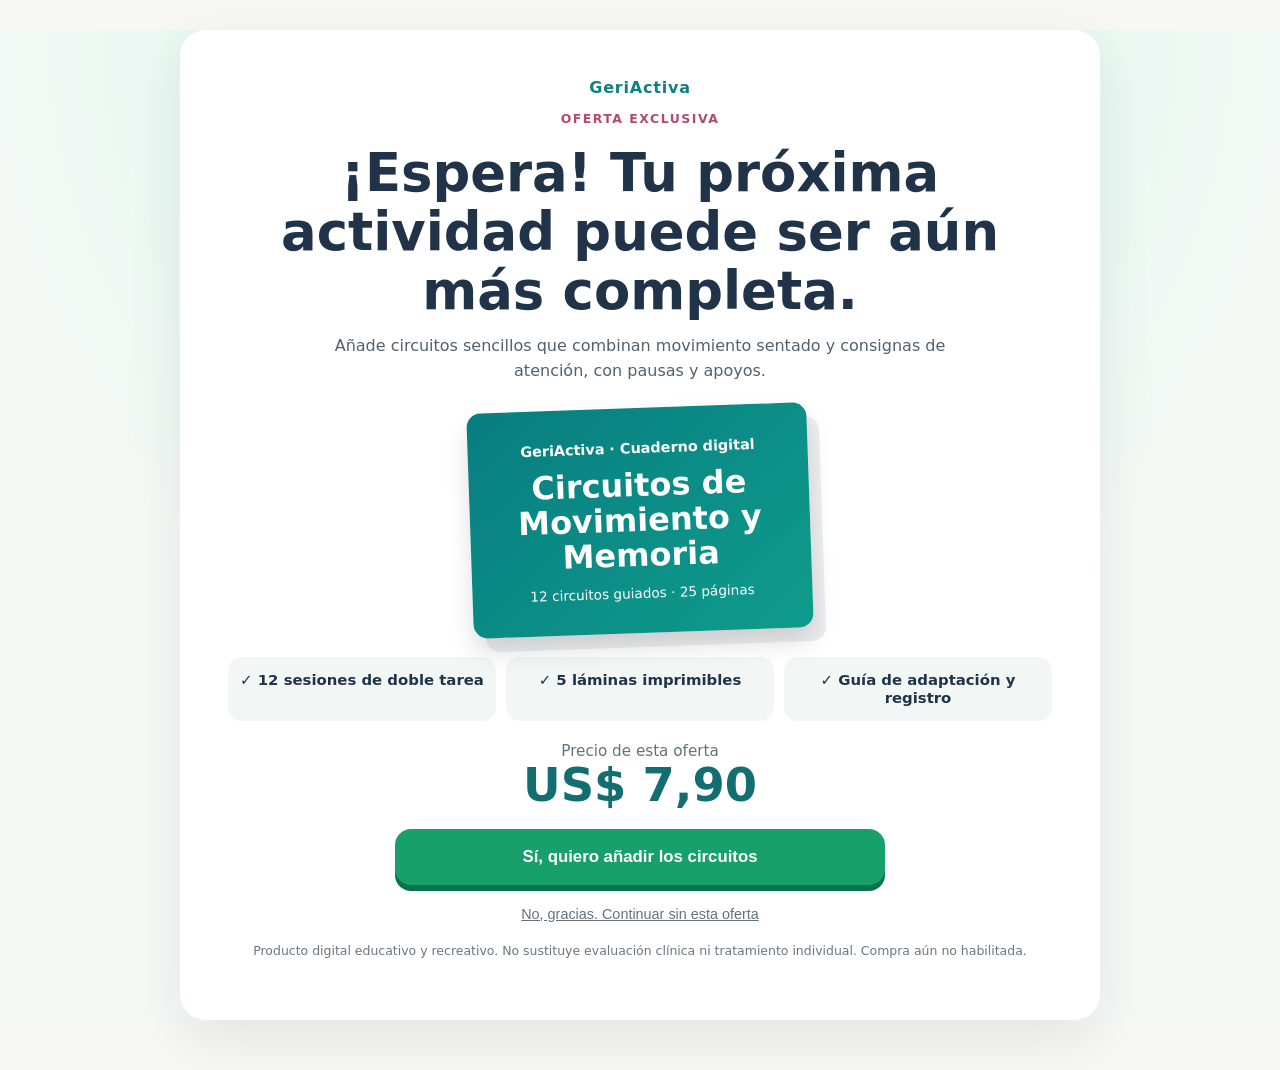
==== upsell-1.html @ c2d72480 "initial version up1" ====
<!doctype html>
<html lang="es">

<head>
    <meta charset="utf-8">
    <meta name="viewport" content="width=device-width,initial-scale=1">
    <meta name="theme-color" content="#087d80">
    <meta name="description" content="Circuitos de Movimiento y Memoria — complemento digital GeriActiva.">
    <title>Circuitos de Movimiento y Memoria | GeriActiva</title>
    <link rel="stylesheet" href="assets/css/ofertas.css">
</head>

<body class="theme-one">
    <main>
        <article class="panel">
            <div class="brand">GeriActiva</div>
            <p class="eyebrow">Oferta exclusiva</p>
            <h1>¡Espera! Tu próxima actividad puede ser aún más completa.</h1>
            <p class="intro">Añade circuitos sencillos que combinan movimiento sentado y consignas de atención, con
                pausas y apoyos.</p>
            <div class="product" role="img"
                aria-label="Representación gráfica del cuaderno Circuitos de Movimiento y Memoria"><span
                    class="logo">GeriActiva · Cuaderno digital</span><strong>Circuitos de Movimiento y
                    Memoria</strong><small>12 circuitos guiados · 25 páginas</small></div>
            <ul class="benefits">
                <li>✓ 12 sesiones de doble tarea</li>
                <li>✓ 5 láminas imprimibles</li>
                <li>✓ Guía de adaptación y registro</li>
            </ul>
            <div class="price"><small>Precio de esta oferta</small>US$ 7,90</div><button class="cta"
                id="accept-upsell-1" type="button" data-action="accept">Sí, quiero añadir los circuitos</button><button
                class="decline" id="reject-upsell-1" type="button" data-action="reject">No, gracias. Continuar sin esta
                oferta</button>
            <p id="status" class="status" aria-live="polite"></p>
            <p class="note">Producto digital educativo y recreativo. No sustituye evaluación clínica ni tratamiento
                individual. Compra aún no habilitada.</p>
        </article>
    </main>
    <script defer src="assets/js/ofertas.js"></script>
</body>

</html>
---- assets/css/ofertas.css ----
:root{font-family:system-ui,-apple-system,Segoe UI,sans-serif;color:#203348;background:#f7f7f4}*{box-sizing:border-box}body{margin:0;min-height:100vh}main{width:min(100% - 32px,920px);margin:30px auto 50px}.panel{background:#fff;border-radius:26px;padding:clamp(22px,5vw,48px);box-shadow:0 18px 55px #15263816;text-align:center}.brand{font-weight:900;letter-spacing:.05em;color:#117e82}.eyebrow{font-weight:800;text-transform:uppercase;font-size:.78rem;letter-spacing:.12em;color:#b44970}h1{font-size:clamp(1.9rem,5vw,3.3rem);line-height:1.12;margin:14px auto;max-width:760px}p{line-height:1.55;color:#52616c}.intro{max-width:650px;margin:0 auto 22px}.product{position:relative;margin:24px auto;width:min(100%,340px);min-height:225px;border-radius:14px;display:flex;flex-direction:column;align-items:center;justify-content:center;gap:12px;padding:25px;transform:rotate(-2deg);box-shadow:12px 14px 0 #21374916,0 14px 25px #0002;background:linear-gradient(140deg,var(--cover),var(--cover2));color:white}.product .logo{font-size:.9rem;font-weight:800}.product strong{font-size:clamp(1.45rem,4vw,2rem);line-height:1.1}.product small{font-size:.85rem}.benefits{display:grid;grid-template-columns:repeat(3,1fr);gap:10px;list-style:none;padding:0;margin:22px 0}.benefits li{background:#f2f7f6;border-radius:14px;padding:14px 10px;font-size:.93rem;font-weight:650}.price{font-size:2.9rem;font-weight:900;color:#126e70;line-height:1.1;margin:12px 0 18px}.price small{font-size:.95rem;display:block;font-weight:500;color:#61727b}.cta{display:block;width:min(100%,490px);margin:12px auto 0;padding:18px 20px;border:0;border-radius:16px;background:#18a06c;color:#fff;font-size:1.05rem;font-weight:850;cursor:pointer;text-decoration:none;box-shadow:0 6px 0 #08734b}.cta:focus-visible,.decline:focus-visible{outline:3px solid #f7b12c;outline-offset:4px}.cta:hover{filter:brightness(1.05)}.cta:disabled{opacity:.6;cursor:not-allowed}.decline{display:inline-block;margin:20px auto 0;color:#64717c;font-size:.9rem;background:none;border:0;text-decoration:underline;cursor:pointer}.note{font-size:.78rem;color:#697781;margin-top:18px}.status{margin:15px auto;color:#925e18;font-size:.9rem;max-width:480px}.status:empty{display:none}.theme-one{--cover:#087d80;--cover2:#0f9c8c;background:radial-gradient(circle at top,#d3f8ec,#f6f8f6 60%)}.theme-two{--cover:#a84469;--cover2:#d67b97;background:linear-gradient(140deg,#2c2a42,#553454);color:#f8f4f7}.theme-two .panel{background:#fff9fd}.theme-two .brand{color:#a84469}.theme-two .price{color:#a84469}.theme-three{--cover:#087d80;--cover2:#4eac9d;background:#fff7df}.theme-four{--cover:#a84469;--cover2:#ed9ab4;background:#f9eef3}.tag{display:inline-block;background:#fff1d3;border-radius:99px;padding:7px 14px;font-weight:800;color:#84531b}.wheel{position:relative;width:min(78vw,310px);aspect-ratio:1;border:11px solid #fff;border-radius:50%;margin:20px auto;box-shadow:0 0 0 5px #087d80,0 18px 30px #0002;overflow:visible;transition:transform 4.4s cubic-bezier(.13,.8,.16,1);background:conic-gradient(from 0deg,#087d80 0 180deg,#f0bd56 180deg 360deg)}.wheel-wrap{position:relative;width:min(78vw,310px);margin:20px auto}.wheel-wrap:before{content:"▼";position:absolute;top:-34px;left:50%;transform:translateX(-50%);color:#b44970;font-size:36px;z-index:3;pointer-events:none}.wheel-wrap .wheel{width:100%;margin:0 auto}.wheel .half{position:absolute;top:50%;width:50%;text-align:center;font-size:1.45rem;font-weight:900;transform:translateY(-50%);color:white}.wheel .half.left{left:0}.wheel .half.right{right:0;color:#573a18}.wheel .hub{position:absolute;top:50%;left:50%;width:48px;height:48px;transform:translate(-50%,-50%);border:6px solid white;border-radius:50%;background:#b44970}.wheel.spinning{transform:rotate(1710deg)}.reveal{display:none}.reveal.show{display:block;animation:pop .5s ease both}@keyframes pop{from{opacity:0;transform:scale(.85)}to{opacity:1;transform:scale(1)}}@media(max-width:600px){main{margin:16px auto 35px}.benefits{grid-template-columns:1fr}.benefits li{padding:11px}.panel{border-radius:20px}.product{min-height:195px}.price{font-size:2.5rem}}@media(prefers-reduced-motion:reduce){*,*:before,*:after{animation-duration:.01ms!important;transition-duration:.01ms!important}}.theme-two .panel{color:#263345}.theme-two .panel h1{color:#263345}.theme-two .benefits li{color:#263345;background:#f6eaf0}.theme-two .intro{color:#4e5967}.theme-two .decline{color:#596574}
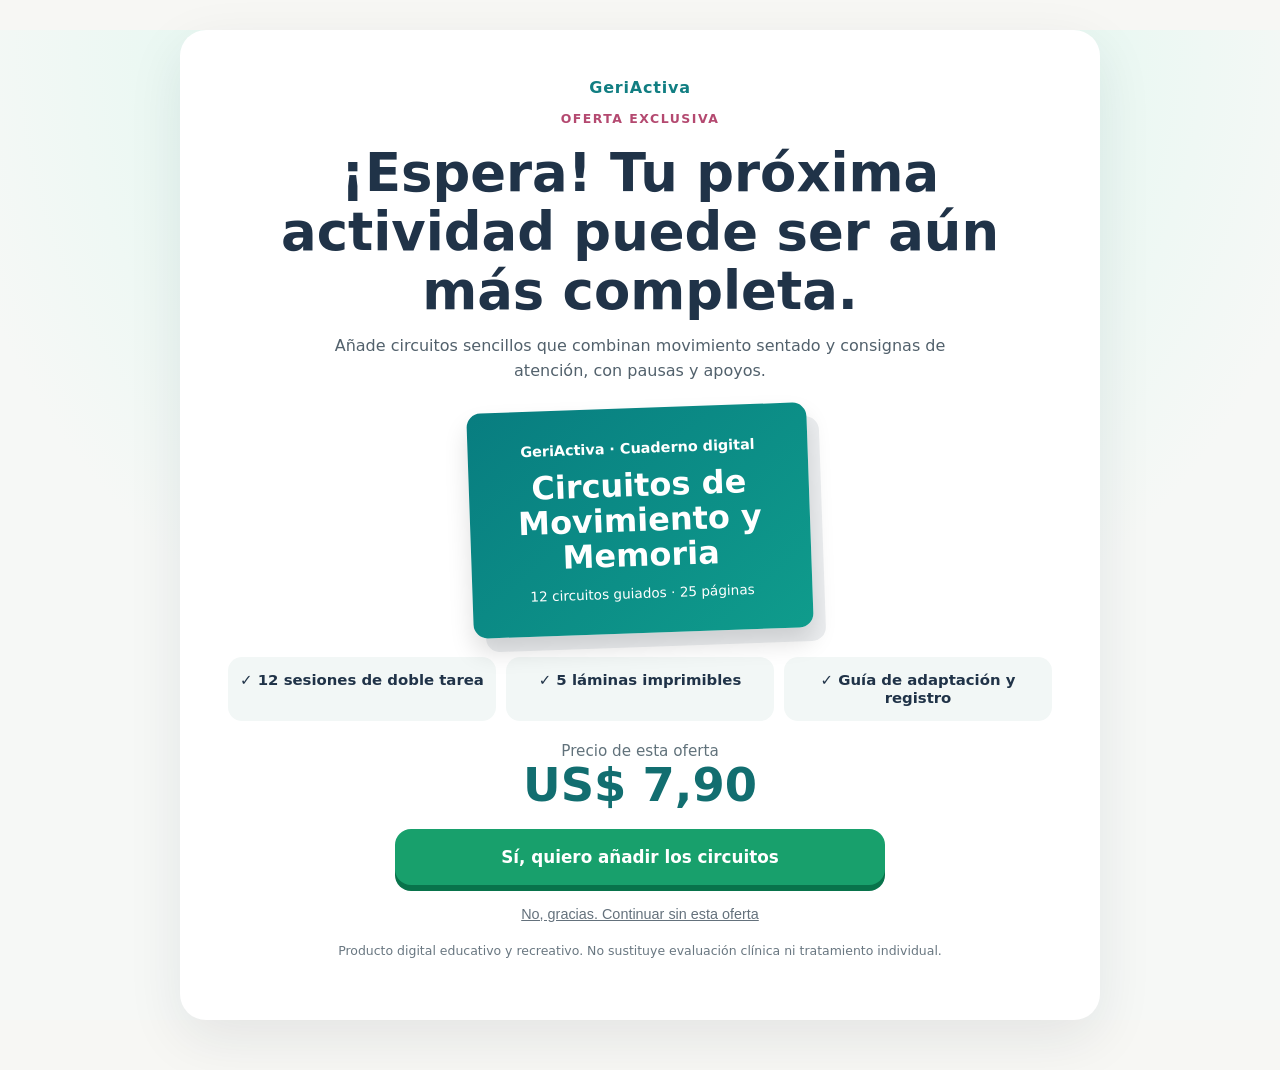
==== commit 629bf185: "Link Upsell 1 CTA to its Cakto checkout while preserving offer design" ====
--- a/upsell-1.html
+++ b/upsell-1.html
@@ -27,13 +27,12 @@
                 <li>✓ 5 láminas imprimibles</li>
                 <li>✓ Guía de adaptación y registro</li>
             </ul>
-            <div class="price"><small>Precio de esta oferta</small>US$ 7,90</div><button class="cta"
-                id="accept-upsell-1" type="button" data-action="accept">Sí, quiero añadir los circuitos</button><button
+            <div class="price"><small>Precio de esta oferta</small>US$ 7,90</div><a class="cta" id="accept-upsell-1" href="https://pay.cakto.com.br/3fq5giq_1342163" rel="noopener noreferrer">Sí, quiero añadir los circuitos</a><button
                 class="decline" id="reject-upsell-1" type="button" data-action="reject">No, gracias. Continuar sin esta
                 oferta</button>
             <p id="status" class="status" aria-live="polite"></p>
             <p class="note">Producto digital educativo y recreativo. No sustituye evaluación clínica ni tratamiento
-                individual. Compra aún no habilitada.</p>
+                individual. </p>
         </article>
     </main>
     <script defer src="assets/js/ofertas.js"></script>
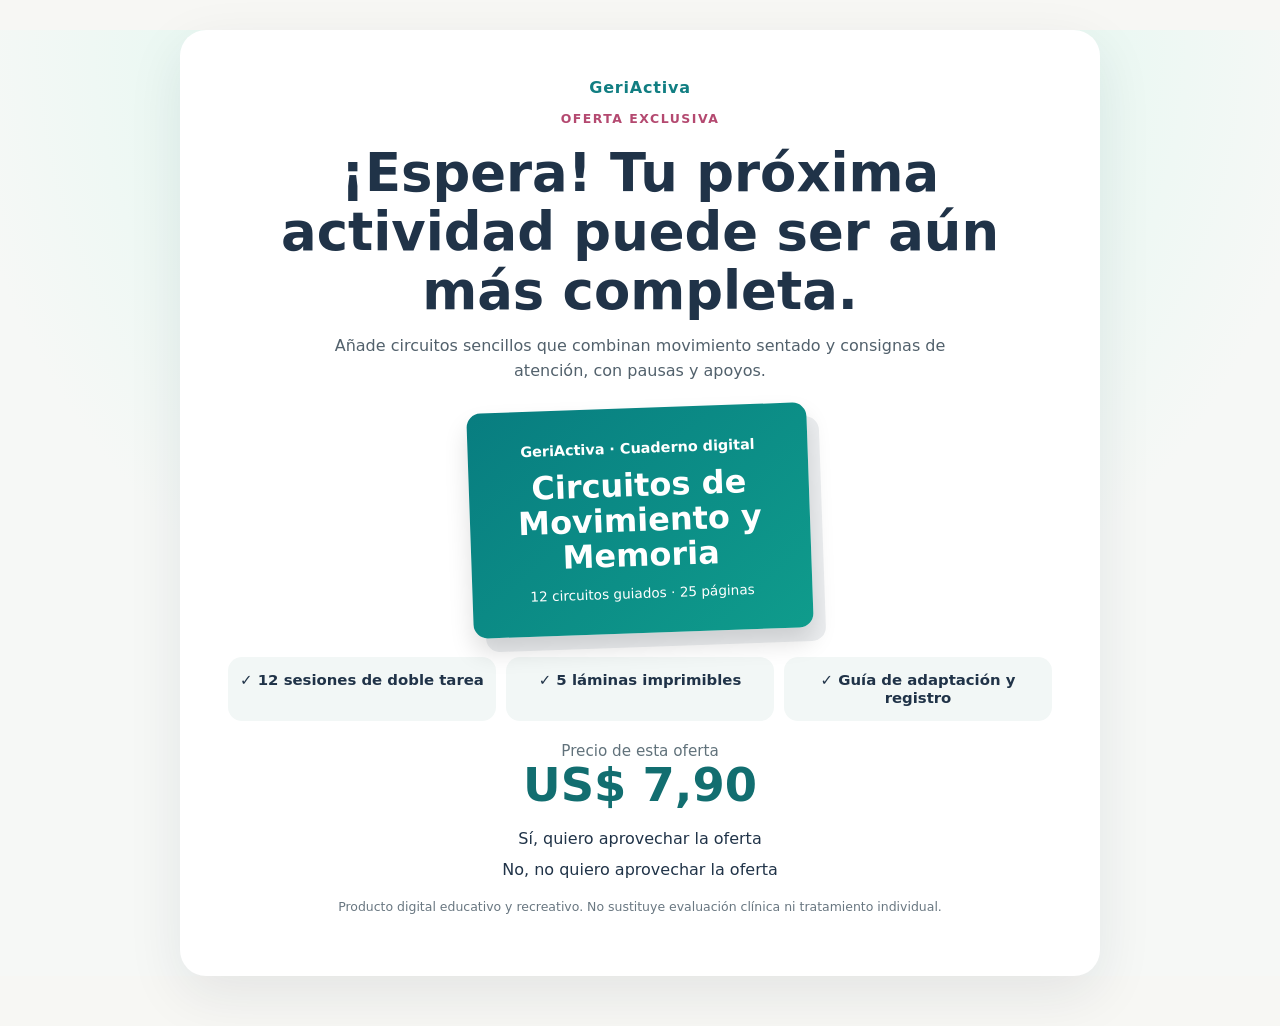
==== commit 21081184: "Integrate official Cakto upsell accept and reject buttons for Upsell 1" ====
--- a/upsell-1.html
+++ b/upsell-1.html
@@ -27,15 +27,29 @@
                 <li>✓ 5 láminas imprimibles</li>
                 <li>✓ Guía de adaptación y registro</li>
             </ul>
-            <div class="price"><small>Precio de esta oferta</small>US$ 7,90</div><a class="cta" id="accept-upsell-1" href="https://pay.cakto.com.br/3fq5giq_1342163" rel="noopener noreferrer">Sí, quiero añadir los circuitos</a><button
-                class="decline" id="reject-upsell-1" type="button" data-action="reject">No, gracias. Continuar sin esta
-                oferta</button>
+            <div class="price"><small>Precio de esta oferta</small>US$ 7,90</div><cakto-upsell-buttons class="cakto-offer-buttons">
+                <cakto-upsell-accept id="accept-upsell-1"
+                    bg-color="#0f7865"
+                    text-color="#ffffff"
+                    upsell-accept-url="members_area"
+                    offer-id="3fq5giq"
+                    app-base-url="https://app.cakto.com.br"
+                    offer-type="upsell"
+                    upsell-reject-url="https://geriactiva-downsell-1.infoprodutosbr99.workers.dev/">
+                    Sí, quiero aprovechar la oferta
+                </cakto-upsell-accept>
+                <cakto-upsell-reject id="reject-upsell-1"
+                    upsell-reject-url="https://geriactiva-downsell-1.infoprodutosbr99.workers.dev/">
+                    No, no quiero aprovechar la oferta
+                </cakto-upsell-reject>
+            </cakto-upsell-buttons>
             <p id="status" class="status" aria-live="polite"></p>
             <p class="note">Producto digital educativo y recreativo. No sustituye evaluación clínica ni tratamiento
                 individual. </p>
         </article>
     </main>
     <script defer src="assets/js/ofertas.js"></script>
+    <script defer src="https://caktoscripts.nyc3.cdn.digitaloceanspaces.com/upsell.js"></script>
 </body>
 
 </html>
--- a/assets/css/ofertas.css
+++ b/assets/css/ofertas.css
@@ -1 +1,7 @@
-:root{font-family:system-ui,-apple-system,Segoe UI,sans-serif;color:#203348;background:#f7f7f4}*{box-sizing:border-box}body{margin:0;min-height:100vh}main{width:min(100% - 32px,920px);margin:30px auto 50px}.panel{background:#fff;border-radius:26px;padding:clamp(22px,5vw,48px);box-shadow:0 18px 55px #15263816;text-align:center}.brand{font-weight:900;letter-spacing:.05em;color:#117e82}.eyebrow{font-weight:800;text-transform:uppercase;font-size:.78rem;letter-spacing:.12em;color:#b44970}h1{font-size:clamp(1.9rem,5vw,3.3rem);line-height:1.12;margin:14px auto;max-width:760px}p{line-height:1.55;color:#52616c}.intro{max-width:650px;margin:0 auto 22px}.product{position:relative;margin:24px auto;width:min(100%,340px);min-height:225px;border-radius:14px;display:flex;flex-direction:column;align-items:center;justify-content:center;gap:12px;padding:25px;transform:rotate(-2deg);box-shadow:12px 14px 0 #21374916,0 14px 25px #0002;background:linear-gradient(140deg,var(--cover),var(--cover2));color:white}.product .logo{font-size:.9rem;font-weight:800}.product strong{font-size:clamp(1.45rem,4vw,2rem);line-height:1.1}.product small{font-size:.85rem}.benefits{display:grid;grid-template-columns:repeat(3,1fr);gap:10px;list-style:none;padding:0;margin:22px 0}.benefits li{background:#f2f7f6;border-radius:14px;padding:14px 10px;font-size:.93rem;font-weight:650}.price{font-size:2.9rem;font-weight:900;color:#126e70;line-height:1.1;margin:12px 0 18px}.price small{font-size:.95rem;display:block;font-weight:500;color:#61727b}.cta{display:block;width:min(100%,490px);margin:12px auto 0;padding:18px 20px;border:0;border-radius:16px;background:#18a06c;color:#fff;font-size:1.05rem;font-weight:850;cursor:pointer;text-decoration:none;box-shadow:0 6px 0 #08734b}.cta:focus-visible,.decline:focus-visible{outline:3px solid #f7b12c;outline-offset:4px}.cta:hover{filter:brightness(1.05)}.cta:disabled{opacity:.6;cursor:not-allowed}.decline{display:inline-block;margin:20px auto 0;color:#64717c;font-size:.9rem;background:none;border:0;text-decoration:underline;cursor:pointer}.note{font-size:.78rem;color:#697781;margin-top:18px}.status{margin:15px auto;color:#925e18;font-size:.9rem;max-width:480px}.status:empty{display:none}.theme-one{--cover:#087d80;--cover2:#0f9c8c;background:radial-gradient(circle at top,#d3f8ec,#f6f8f6 60%)}.theme-two{--cover:#a84469;--cover2:#d67b97;background:linear-gradient(140deg,#2c2a42,#553454);color:#f8f4f7}.theme-two .panel{background:#fff9fd}.theme-two .brand{color:#a84469}.theme-two .price{color:#a84469}.theme-three{--cover:#087d80;--cover2:#4eac9d;background:#fff7df}.theme-four{--cover:#a84469;--cover2:#ed9ab4;background:#f9eef3}.tag{display:inline-block;background:#fff1d3;border-radius:99px;padding:7px 14px;font-weight:800;color:#84531b}.wheel{position:relative;width:min(78vw,310px);aspect-ratio:1;border:11px solid #fff;border-radius:50%;margin:20px auto;box-shadow:0 0 0 5px #087d80,0 18px 30px #0002;overflow:visible;transition:transform 4.4s cubic-bezier(.13,.8,.16,1);background:conic-gradient(from 0deg,#087d80 0 180deg,#f0bd56 180deg 360deg)}.wheel-wrap{position:relative;width:min(78vw,310px);margin:20px auto}.wheel-wrap:before{content:"▼";position:absolute;top:-34px;left:50%;transform:translateX(-50%);color:#b44970;font-size:36px;z-index:3;pointer-events:none}.wheel-wrap .wheel{width:100%;margin:0 auto}.wheel .half{position:absolute;top:50%;width:50%;text-align:center;font-size:1.45rem;font-weight:900;transform:translateY(-50%);color:white}.wheel .half.left{left:0}.wheel .half.right{right:0;color:#573a18}.wheel .hub{position:absolute;top:50%;left:50%;width:48px;height:48px;transform:translate(-50%,-50%);border:6px solid white;border-radius:50%;background:#b44970}.wheel.spinning{transform:rotate(1710deg)}.reveal{display:none}.reveal.show{display:block;animation:pop .5s ease both}@keyframes pop{from{opacity:0;transform:scale(.85)}to{opacity:1;transform:scale(1)}}@media(max-width:600px){main{margin:16px auto 35px}.benefits{grid-template-columns:1fr}.benefits li{padding:11px}.panel{border-radius:20px}.product{min-height:195px}.price{font-size:2.5rem}}@media(prefers-reduced-motion:reduce){*,*:before,*:after{animation-duration:.01ms!important;transition-duration:.01ms!important}}.theme-two .panel{color:#263345}.theme-two .panel h1{color:#263345}.theme-two .benefits li{color:#263345;background:#f6eaf0}.theme-two .intro{color:#4e5967}.theme-two .decline{color:#596574}+:root{font-family:system-ui,-apple-system,Segoe UI,sans-serif;color:#203348;background:#f7f7f4}*{box-sizing:border-box}body{margin:0;min-height:100vh}main{width:min(100% - 32px,920px);margin:30px auto 50px}.panel{background:#fff;border-radius:26px;padding:clamp(22px,5vw,48px);box-shadow:0 18px 55px #15263816;text-align:center}.brand{font-weight:900;letter-spacing:.05em;color:#117e82}.eyebrow{font-weight:800;text-transform:uppercase;font-size:.78rem;letter-spacing:.12em;color:#b44970}h1{font-size:clamp(1.9rem,5vw,3.3rem);line-height:1.12;margin:14px auto;max-width:760px}p{line-height:1.55;color:#52616c}.intro{max-width:650px;margin:0 auto 22px}.product{position:relative;margin:24px auto;width:min(100%,340px);min-height:225px;border-radius:14px;display:flex;flex-direction:column;align-items:center;justify-content:center;gap:12px;padding:25px;transform:rotate(-2deg);box-shadow:12px 14px 0 #21374916,0 14px 25px #0002;background:linear-gradient(140deg,var(--cover),var(--cover2));color:white}.product .logo{font-size:.9rem;font-weight:800}.product strong{font-size:clamp(1.45rem,4vw,2rem);line-height:1.1}.product small{font-size:.85rem}.benefits{display:grid;grid-template-columns:repeat(3,1fr);gap:10px;list-style:none;padding:0;margin:22px 0}.benefits li{background:#f2f7f6;border-radius:14px;padding:14px 10px;font-size:.93rem;font-weight:650}.price{font-size:2.9rem;font-weight:900;color:#126e70;line-height:1.1;margin:12px 0 18px}.price small{font-size:.95rem;display:block;font-weight:500;color:#61727b}.cta{display:block;width:min(100%,490px);margin:12px auto 0;padding:18px 20px;border:0;border-radius:16px;background:#18a06c;color:#fff;font-size:1.05rem;font-weight:850;cursor:pointer;text-decoration:none;box-shadow:0 6px 0 #08734b}.cta:focus-visible,.decline:focus-visible{outline:3px solid #f7b12c;outline-offset:4px}.cta:hover{filter:brightness(1.05)}.cta:disabled{opacity:.6;cursor:not-allowed}.decline{display:inline-block;margin:20px auto 0;color:#64717c;font-size:.9rem;background:none;border:0;text-decoration:underline;cursor:pointer}.note{font-size:.78rem;color:#697781;margin-top:18px}.status{margin:15px auto;color:#925e18;font-size:.9rem;max-width:480px}.status:empty{display:none}.theme-one{--cover:#087d80;--cover2:#0f9c8c;background:radial-gradient(circle at top,#d3f8ec,#f6f8f6 60%)}.theme-two{--cover:#a84469;--cover2:#d67b97;background:linear-gradient(140deg,#2c2a42,#553454);color:#f8f4f7}.theme-two .panel{background:#fff9fd}.theme-two .brand{color:#a84469}.theme-two .price{color:#a84469}.theme-three{--cover:#087d80;--cover2:#4eac9d;background:#fff7df}.theme-four{--cover:#a84469;--cover2:#ed9ab4;background:#f9eef3}.tag{display:inline-block;background:#fff1d3;border-radius:99px;padding:7px 14px;font-weight:800;color:#84531b}.wheel{position:relative;width:min(78vw,310px);aspect-ratio:1;border:11px solid #fff;border-radius:50%;margin:20px auto;box-shadow:0 0 0 5px #087d80,0 18px 30px #0002;overflow:visible;transition:transform 4.4s cubic-bezier(.13,.8,.16,1);background:conic-gradient(from 0deg,#087d80 0 180deg,#f0bd56 180deg 360deg)}.wheel-wrap{position:relative;width:min(78vw,310px);margin:20px auto}.wheel-wrap:before{content:"▼";position:absolute;top:-34px;left:50%;transform:translateX(-50%);color:#b44970;font-size:36px;z-index:3;pointer-events:none}.wheel-wrap .wheel{width:100%;margin:0 auto}.wheel .half{position:absolute;top:50%;width:50%;text-align:center;font-size:1.45rem;font-weight:900;transform:translateY(-50%);color:white}.wheel .half.left{left:0}.wheel .half.right{right:0;color:#573a18}.wheel .hub{position:absolute;top:50%;left:50%;width:48px;height:48px;transform:translate(-50%,-50%);border:6px solid white;border-radius:50%;background:#b44970}.wheel.spinning{transform:rotate(1710deg)}.reveal{display:none}.reveal.show{display:block;animation:pop .5s ease both}@keyframes pop{from{opacity:0;transform:scale(.85)}to{opacity:1;transform:scale(1)}}@media(max-width:600px){main{margin:16px auto 35px}.benefits{grid-template-columns:1fr}.benefits li{padding:11px}.panel{border-radius:20px}.product{min-height:195px}.price{font-size:2.5rem}}@media(prefers-reduced-motion:reduce){*,*:before,*:after{animation-duration:.01ms!important;transition-duration:.01ms!important}}.theme-two .panel{color:#263345}.theme-two .panel h1{color:#263345}.theme-two .benefits li{color:#263345;background:#f6eaf0}.theme-two .intro{color:#4e5967}.theme-two .decline{color:#596574}
+/* Botões oficiais Cakto: mantêm o layout da oferta e usam o fluxo de pagamento da plataforma. */
+.cakto-offer-buttons{display:flex;flex-direction:column;align-items:center;gap:12px;margin:12px auto 0}
+cakto-upsell-accept,cakto-upsell-reject{display:block;width:min(100%,490px)}
+cakto-upsell-accept::part(button){display:block;width:100%;min-height:58px;padding:18px 20px;border:0;border-radius:16px;background:#0f7865;color:#fff;font:850 1.05rem system-ui,-apple-system,Segoe UI,sans-serif;cursor:pointer;box-shadow:0 6px 0 #08734b}
+cakto-upsell-reject::part(button){background:transparent;color:#64717c;border:0;text-decoration:underline;font:.9rem system-ui,-apple-system,Segoe UI,sans-serif;cursor:pointer;padding:10px}
+cakto-upsell-accept::part(button):focus-visible,cakto-upsell-reject::part(button):focus-visible{outline:3px solid #f7b12c;outline-offset:4px}
